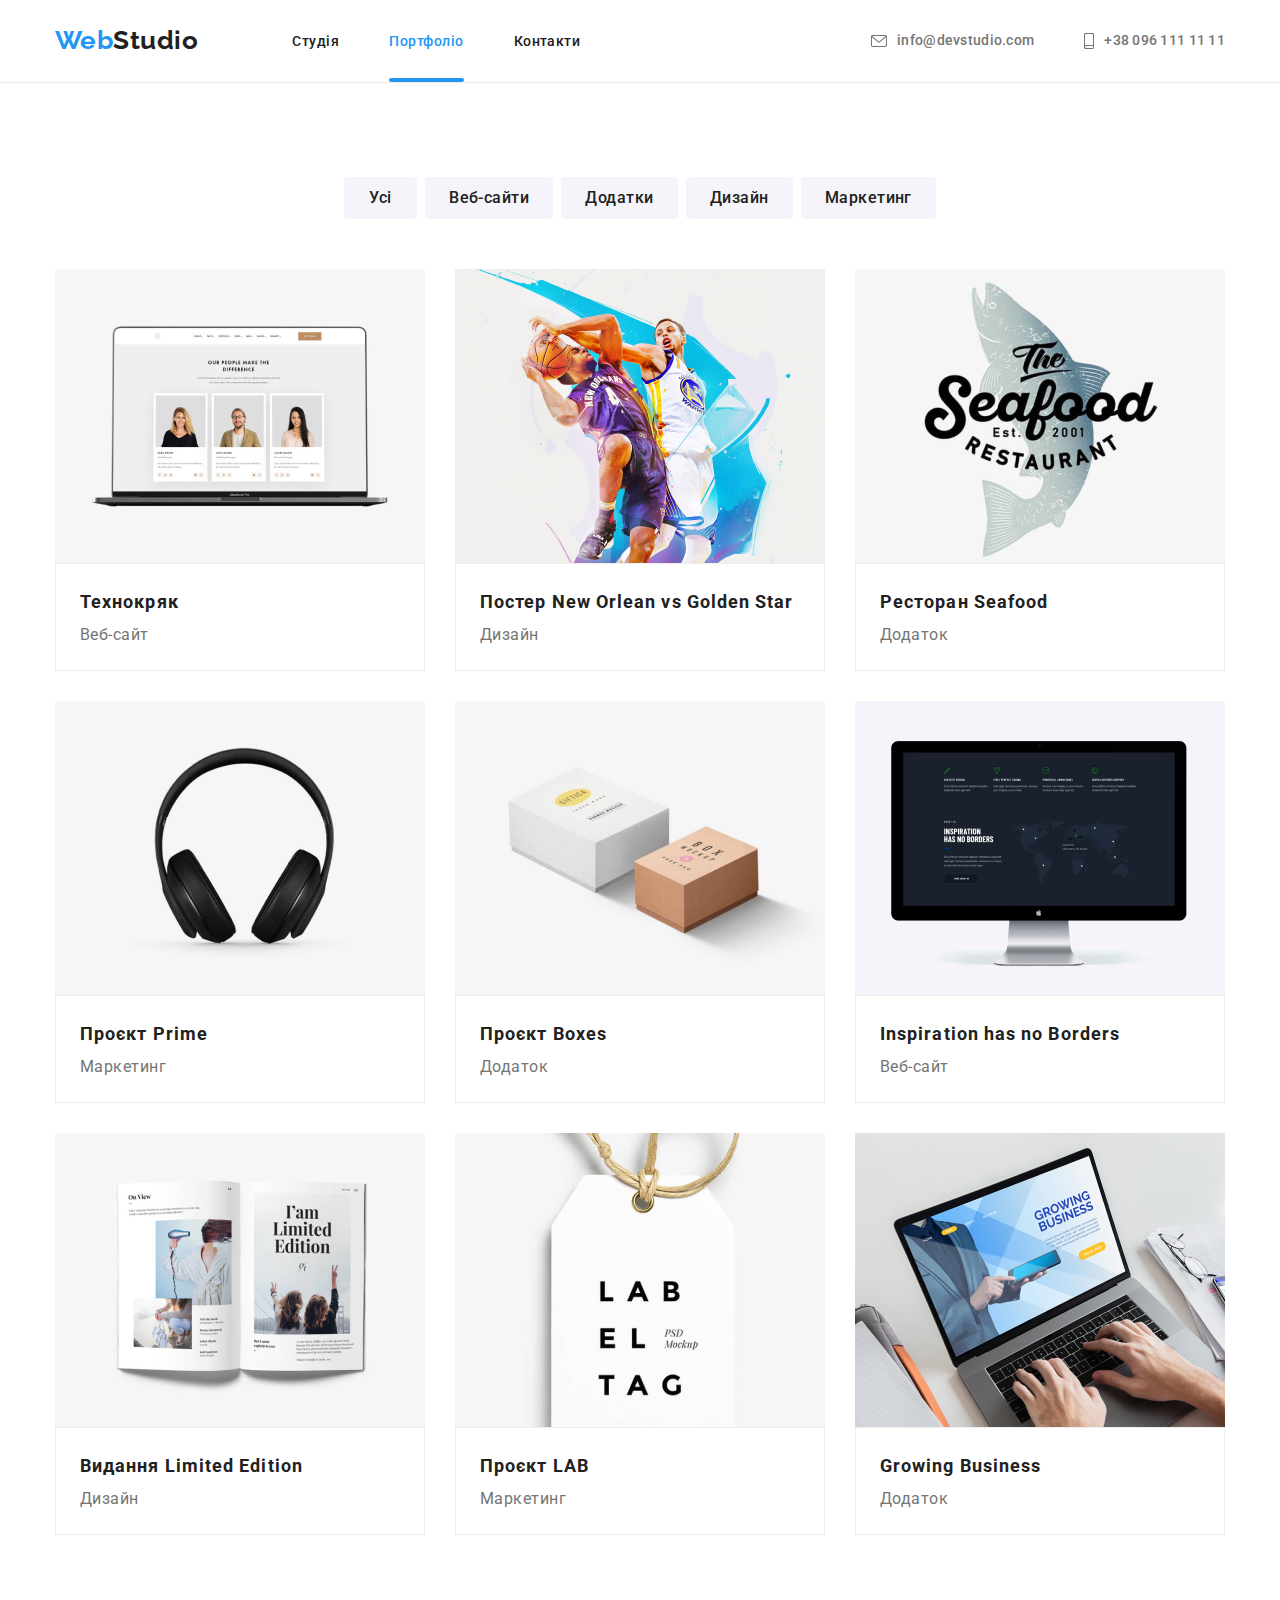
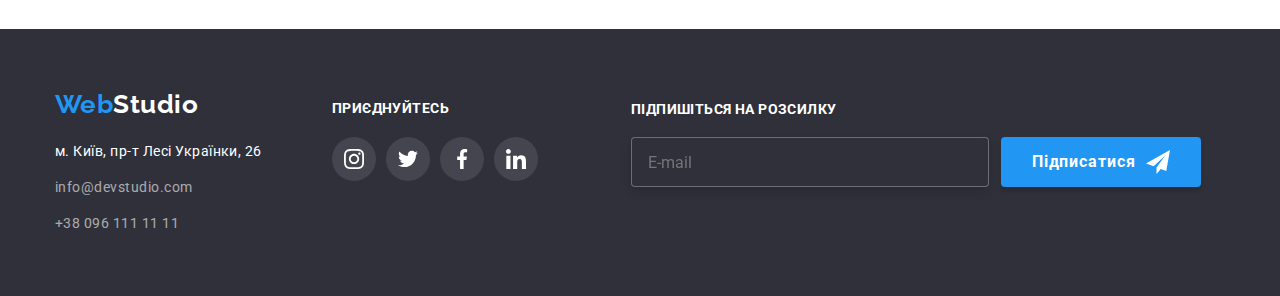
==== portfolio.html @ 81f2835f "Added files from previous step" ====
<!DOCTYPE html>
<html lang="uk">
  <head>
    <meta charset="UTF-8" />
    <meta http-equiv="X-UA-Compatible" content="IE=edge" />
    <meta name="viewport" content="width=device-width, initial-scale=1.0" />
    <title>Портфоліо</title>
    <link rel="preconnect" href="https://fonts.googleapis.com" />
    <link rel="preconnect" href="https://fonts.gstatic.com" crossorigin />
    <link
      href="https://fonts.googleapis.com/css2?family=Raleway:wght@700&family=Roboto:wght@400;500;700;900&display=swap"
      rel="stylesheet"
    />
    <link
      rel="stylesheet"
      href="https://cdnjs.cloudflare.com/ajax/libs/modern-normalize/1.0.0/modern-normalize.min.css"
    />
    <link rel="stylesheet" href="./css/styles.css" />
  </head>
  <body>
    <!--Шапка-->
    <header class="header">
      <div class="container main-nav">
        <a href="" class="header-logo link"><span class="logo">Web</span>Studio</a>
        <nav>
          <ul class="site-nav list">
            <li class="item"><a href="./index.html" class="site-nav-item link">Студія</a></li>
            <li class="item"><a href="" class="site-nav-item link current">Портфоліо</a></li>
            <li class="item"><a href="" class="site-nav-item link">Контакти</a></li>
          </ul>
        </nav>
        <ul class="list contacts">
          <li class="item header-icons">
            <a href="mailto:info@devstudio.com" class="contact-link link header-icon">
              <svg width="16" height="12" class="contact-icon">
                <use href="./images/icons.svg#icon-envelope"></use></svg
              >info@devstudio.com</a
            >
          </li>
          <li class="item header-icons">
            <a href="tel:+380961111111" class="contact-link link header-icon">
              <svg width="10" height="16" class="contact-icon">
                <use href="./images/icons.svg#icon-smartphone"></use></svg
              >+38 096 111 11 11</a
            >
          </li>
        </ul>
      </div>
    </header>
    <main>
      <!--Портфоліо-->
      <section class="portfolio section">
        <div class="container">
          <h1 class="visually-hidden">Портфоліо</h1>
          <ul class="list filter">
            <li class="item"><button type="button" class="button portfolio-button">Усі</button></li>
            <li class="item">
              <button type="button" class="button portfolio-button">Веб-сайти</button>
            </li>
            <li class="item">
              <button type="button" class="button portfolio-button">Додатки</button>
            </li>
            <li class="item">
              <button type="button" class="button portfolio-button">Дизайн</button>
            </li>
            <li class="item">
              <button type="button" class="button portfolio-button">Маркетинг</button>
            </li>
          </ul>
          <ul class="list portfolio-projects">
            <li class="item">
              <div class="portfolio-box">
                <div class="portfolio-thumb">
                  <img src="./images/project_1.jpg" alt="Ноутбук" width="370" />
                  <div class="portfolio-overlay">
                    <span class="portfolio-description"
                      ><p class="portfolio-text">
                        Ресурс пропонує комплексні пропозиції з різним рівнем функціоналу та
                        сервісів. Все це дозволить відвідувачу отримати вичерпні відомості про
                        компанію чи приватну особу.
                      </p></span
                    >
                  </div>
                </div>
                <div class="portfolio-content">
                  <h2 class="portfolio-title">Технокряк</h2>
                  <p class="portfolio-filter">Веб-сайт</p>
                </div>
              </div>
            </li>
            <li class="item">
              <div class="portfolio-box">
                <div class="portfolio-thumb">
                  <img src="./images/project_2.jpg" alt="Постер" width="370" />
                  <div class="portfolio-overlay">
                    <span class="portfolio-description"
                      ><p class="portfolio-text">
                        Ресурс пропонує комплексні пропозиції з різним рівнем функціоналу та
                        сервісів. Все це дозволить відвідувачу отримати вичерпні відомості про
                        компанію чи приватну особу.
                      </p></span
                    >
                  </div>
                </div>
                <div class="portfolio-content">
                  <h2 class="portfolio-title">Постер New Orlean vs Golden Star</h2>
                  <p class="portfolio-filter">Дизайн</p>
                </div>
              </div>
            </li>
            <li class="item">
              <div class="portfolio-box">
                <div class="portfolio-thumb">
                  <img src="./images/project_3.jpg" alt="Ресторан" width="370" />
                  <div class="portfolio-overlay">
                    <span class="portfolio-description"
                      ><p class="portfolio-text">
                        Ресурс пропонує комплексні пропозиції з різним рівнем функціоналу та
                        сервісів. Все це дозволить відвідувачу отримати вичерпні відомості про
                        компанію чи приватну особу.
                      </p></span
                    >
                  </div>
                </div>
                <div class="portfolio-content">
                  <h2 class="portfolio-title">Ресторан Seafood</h2>
                  <p class="portfolio-filter">Додаток</p>
                </div>
              </div>
            </li>
            <li class="item">
              <div class="portfolio-box">
                <div class="portfolio-thumb">
                  <img src="./images/project_4.jpg" alt="Навушники" width="370" />
                  <div class="portfolio-overlay">
                    <span class="portfolio-description"
                      ><p class="portfolio-text">
                        Ресурс пропонує комплексні пропозиції з різним рівнем функціоналу та
                        сервісів. Все це дозволить відвідувачу отримати вичерпні відомості про
                        компанію чи приватну особу.
                      </p></span
                    >
                  </div>
                </div>
                <div class="portfolio-content">
                  <h2 class="portfolio-title">Проєкт Prime</h2>
                  <p class="portfolio-filter">Маркетинг</p>
                </div>
              </div>
            </li>
            <li class="item">
              <div class="portfolio-box">
                <div class="portfolio-thumb">
                  <img src="./images/project_5.jpg" alt="Коробки" width="370" />
                  <div class="portfolio-overlay">
                    <span class="portfolio-description"
                      ><p class="portfolio-text">
                        Ресурс пропонує комплексні пропозиції з різним рівнем функціоналу та
                        сервісів. Все це дозволить відвідувачу отримати вичерпні відомості про
                        компанію чи приватну особу.
                      </p></span
                    >
                  </div>
                </div>
                <div class="portfolio-content">
                  <h2 class="portfolio-title">Проєкт Boxes</h2>
                  <p class="portfolio-filter">Додаток</p>
                </div>
              </div>
            </li>
            <li class="item">
              <div class="portfolio-box">
                <div class="portfolio-thumb">
                  <img src="./images/project_6.jpg" alt="Стаціонарний комп'ютер" width="370" />
                  <div class="portfolio-overlay">
                    <span class="portfolio-description"
                      ><p class="portfolio-text">
                        Ресурс пропонує комплексні пропозиції з різним рівнем функціоналу та
                        сервісів. Все це дозволить відвідувачу отримати вичерпні відомості про
                        компанію чи приватну особу.
                      </p></span
                    >
                  </div>
                </div>
                <div class="portfolio-content">
                  <h2 lang="en" class="portfolio-title">Inspiration has no Borders</h2>
                  <p class="portfolio-filter">Веб-сайт</p>
                </div>
              </div>
            </li>
            <li class="item">
              <div class="portfolio-box">
                <div class="portfolio-thumb">
                  <img src="./images/project_7.jpg" alt="Відкрита книга" width="370" />
                  <div class="portfolio-overlay">
                    <span class="portfolio-description"
                      ><p class="portfolio-text">
                        Ресурс пропонує комплексні пропозиції з різним рівнем функціоналу та
                        сервісів. Все це дозволить відвідувачу отримати вичерпні відомості про
                        компанію чи приватну особу.
                      </p></span
                    >
                  </div>
                </div>
                <div class="portfolio-content">
                  <h2 class="portfolio-title">Видання Limited Edition</h2>
                  <p class="portfolio-filter">Дизайн</p>
                </div>
              </div>
            </li>
            <li class="item">
              <div class="portfolio-box">
                <div class="portfolio-thumb">
                  <img src="./images/project_8.jpg" alt="Етикетка" width="370" />
                  <div class="portfolio-overlay">
                    <span class="portfolio-description"
                      ><p class="portfolio-text">
                        Ресурс пропонує комплексні пропозиції з різним рівнем функціоналу та
                        сервісів. Все це дозволить відвідувачу отримати вичерпні відомості про
                        компанію чи приватну особу.
                      </p></span
                    >
                  </div>
                </div>
                <div class="portfolio-content">
                  <h2 class="portfolio-title">Проєкт LAB</h2>
                  <p class="portfolio-filter">Маркетинг</p>
                </div>
              </div>
            </li>
            <li class="item">
              <div class="portfolio-box">
                <div class="portfolio-thumb">
                  <img src="./images/project_9.jpg" alt="Руки на клавіатурі ноутбука" width="370" />
                  <div class="portfolio-overlay">
                    <span class="portfolio-description"
                      ><p class="portfolio-text">
                        Ресурс пропонує комплексні пропозиції з різним рівнем функціоналу та
                        сервісів. Все це дозволить відвідувачу отримати вичерпні відомості про
                        компанію чи приватну особу.
                      </p></span
                    >
                  </div>
                </div>
                <div class="portfolio-content">
                  <h2 lang="en" class="portfolio-title">Growing Business</h2>
                  <p class="portfolio-filter">Додаток</p>
                </div>
              </div>
            </li>
          </ul>
        </div>
      </section>
    </main>
    <!--Футер-->
    <footer class="footer">
      <div class="container foot-main">
        <div class="footer-first-block">
          <a href="" class="header-logo link"
            ><span class="logo">Web</span><span class="footer-logo">Studio</span></a
          >
          <address>
            <ul class="list footer-list">
              <li class="item">
                <a
                  href="https://goo.gl/maps/WLkPibH6AAruyhGU8"
                  target="_blank"
                  rel="noopener noreferrer nofollow "
                  class="link map"
                  >м. Київ, пр-т Лесі Українки, 26
                </a>
              </li>
              <li class="item">
                <a href="mailto:info@devstudio.com" class="link footer-contacts"
                  >info@devstudio.com</a
                >
              </li>
              <li class="item">
                <a href="tel:+380961111111" class="link footer-contacts">+38 096 111 11 11</a>
              </li>
            </ul>
          </address>
        </div>
        <!--Приєднуйся-->
        <div class="footer-join">
          <h3 class="footer-title">приєднуйтесь</h3>
          <ul class="list footer-soc-list">
            <li class="footer-soc-items">
              <a href="#" class="footer-soc-link link">
                <svg width="20" height="20">
                  <use href="./images/icons.svg#icon-instagram"></use>
                </svg>
              </a>
            </li>
            <li class="footer-soc-items">
              <a href="#" class="footer-soc-link link">
                <svg width="20" height="20">
                  <use href="./images/icons.svg#icon-twitter"></use>
                </svg>
              </a>
            </li>
            <li class="footer-soc-items">
              <a href="#" class="footer-soc-link link">
                <svg width="20" height="20">
                  <use href="./images/icons.svg#icon-facebook"></use>
                </svg>
              </a>
            </li>
            <li class="footer-soc-items">
              <a href="#" class="footer-soc-link link">
                <svg width="20" height="20">
                  <use href="./images/icons.svg#icon-linkedin"></use>
                </svg>
              </a>
            </li>
          </ul>
        </div>
                <!--Підпишись-->
        <form class="subscribe-form">
          <div class="footer-form">
            <label for="mail">Підпишіться на розсилку</label>
            <input type="mail" name="mail" id="mail" placeholder="E-mail" />
          </div>
          <div class="footer-button">
            <button type="submit" class="submit-footer-button"> Підписатися
              <svg width="24" height="24" class="subscribe-icon">
              <use href="./images/icons.svg#icon-send"></use>
            </button>
            </svg>
          </div>
        </form>
      </div>
    </footer>
  </body>
</html>
---- css/styles.css ----
/* Цвет основного текста #212121 */
/* Вторичный цвет текста #757575 */
/* Акцентный цвет #2196F3 */
/* Белый #FFFFFF */
/* фон - #F5F5F5 */
/* Вторичный фон #F5F4FA */
:root {
  --main-text-color: #757575;
  --secondary-text-color: #212121;
  --accent-color: #2196f3;
  --main-color: #ffffff;
  --dark-background-color: #2f303a;
  --main-background-color: #f5f5f5;
  --main-font: 'Roboto', sans-serif;
  --element-gap: 30px;
}
body {
  font-family: var(--main-font);
  letter-spacing: 0.03em;
  color: var(--secondary-text-color);
}
textarea {
  resize: none;
}
/* ----------Загальні класи---------- */
.container {
  width: 1200px;
  text-align: center;
  margin-left: auto;
  margin-right: auto;
  padding-left: 15px;
  padding-right: 15px;
}

h1,
h2,
h3,
p {
  margin-bottom: 0;
  margin-top: 0;
}
img {
  display: block;
  max-width: 100%;
}

.section {
  padding-top: 94px;
  padding-bottom: 94px;
}
.list {
  list-style: none;
  margin: 0;
  padding: 0;
}
.link {
  text-decoration: none;
}
.button {
  display: inline-block;
  font-family: inherit;
  cursor: pointer;
  border-radius: 4px;
  text-align: center;
  border-color: transparent;
  min-width: 73px;
}
.button:hover,
.button:focus {
  background-color: var(--accent-color);
}
.visually-hidden {
  position: absolute;
  width: 1px;
  height: 1px;
  margin: -1px;
  border: 0;
  padding: 0;

  white-space: nowrap;
  overflow: hidden;
}

.about,
.projects {
  background: var(--main-color);
}

/* -----------Шапка----------- */
.header {
  background-color: var(--main-color);
  border-bottom: 1px solid #ececec;
}

.header-logo {
  font-family: 'Raleway', sans-serif;
  font-weight: 700;
  font-size: 26px;
  line-height: 1.2;

  color: var(--secondary-text-color);
}

.logo {
  color: var(--accent-color);
}
.header-icon {
  align-items: center;
}
.contact-link {
  font-weight: 500;
  font-size: 14px;
  line-height: 1.14;
  letter-spacing: 0.02em;
  padding-top: 32px;
  padding-bottom: 32px;
  color: var(--main-text-color);
  align-items: center;

  transition: background-color 250ms cubic-bezier(0.4, 0, 0.2, 1);
}

.contact-link:hover,
.contact-link:focus {
  color: var(--accent-color);
}
.contact-icon {
  margin-right: 10px;
  fill: var(--main-text-color);

  transition: fill 250ms cubic-bezier(0.4, 0, 0.2, 1);
}
.header-icon:hover .contact-icon,
.header-icon:focus .contact-icon {
  fill: var(--accent-color);
}
.main-nav {
  display: flex;
  align-items: center;
}
.contacts {
  display: flex;
  margin-left: auto;
  justify-content: center;
  align-items: center;
}
.contacts .item + .item {
  margin-left: 50px;
}
.header-icon {
  display: flex;
  align-items: center;
}
/* ----------Site nav---------- */

.site-nav {
  display: flex;
  margin-left: 94px;
}

.site-nav .link {
  color: var(--secondary-text-color);

  transition: color 250ms cubic-bezier(0.4, 0, 0.2, 1);
}
.site-nav .link:hover,
.site-nav .link:focus {
  color: var(--accent-color);
}
.site-nav .link.current {
  color: var(--accent-color);
}

.site-nav-item {
  position: relative;
  display: block;
  font-weight: 500;
  font-size: 14px;
  line-height: 1.14;
  padding-top: 34px;
  padding-bottom: 32px;
}
.site-nav-item.current::after {
  content: '';
  width: 100%;
  height: 4px;
  position: absolute;
  bottom: 0;
  left: 0;
  border-radius: 2px;
  background-color: var(--accent-color);
}

.site-nav .item:not(:last-child) {
  margin-right: 50px;
}

/* ---------- Герой ----------*/
.hero {
  padding-top: 200px;
  padding-bottom: 200px;
  background: var(--dark-background-color);
}

.overlay {
  height: 600px;
  max-width: 1600px;
  margin: 0 auto;
  background-image: linear-gradient(to right, rgba(47, 48, 58, 0.4), rgba(47, 48, 58, 0.4)),
    url(../images/hero.jpg);
  background-repeat: no-repeat;
  background-size: cover;
  background-position: center;
}

.hero-title {
  margin-bottom: 30px;
  font-weight: 900;
  font-size: 44px;
  line-height: 1.5;
  letter-spacing: 0.06em;
  text-transform: uppercase;
  max-width: 696px;
  margin-left: auto;
  margin-right: auto;

  color: var(--main-color);
}
.hero-button {
  font-weight: 700;
  font-size: 16px;
  line-height: 1.87;
  letter-spacing: 0.06em;
  color: var(--main-color);
  background-color: var(--accent-color);
  box-shadow: 0px 4px 4px rgba(0, 0, 0, 0.15);
  padding: 10px 32px;
}

/* -----------Особливості----------- */

.about-subtitle {
  font-size: 14px;
  line-height: 1.14;
  text-transform: uppercase;

  color: var(--secondary-text-color);
}

.about {
  padding-bottom: 0;
}

.about-item::before {
  display: block;
  content: '';
  height: 120px;
  background-color: #f5f4fa;
  margin-bottom: 30px;
  background-repeat: no-repeat;
  background-position: center;
  border-radius: 4px;
}

.icon-antenna::before {
  background-image: url(../images/antenna.svg);
}

.icon-clock::before {
  background-image: url(../images/clock.svg);
}

.icon-diagram::before {
  background-image: url(../images/diagram.svg);
}

.icon-astronaut::before {
  background-image: url(../images/astronaut.svg);
}
.about-text {
  font-size: 14px;
  line-height: 1.71;
  margin-top: 10px;

  color: var(--main-text-color);
}

.about-list {
  display: flex;
  text-align: left;
}
.about-list .item + .item {
  margin-left: var(--element-gap);
}

.about-list .item {
  width: 270px;
}
/* -----------Проекти-----------*/
.projects {
  padding-bottom: 94px;
}
.projects-title {
  font-size: 36px;
  line-height: 1.16;
  margin-bottom: 50px;
  color: var(--secondary-text-color);
}
.works {
  display: flex;
}

.works .item + .item {
  margin-left: var(--element-gap);
}

.projects-thumb {
  position: relative;
}
.projects-item {
  position: absolute;
  bottom: 0;
  left: 0;
  height: 70px;
  width: 370px;

  background: rgba(47, 48, 58, 0.8);
}

.projects-text {
  font-weight: 700;
  font-size: 14px;
  line-height: 1.14;
  text-align: center;
  text-transform: uppercase;
  padding-top: 27px;
  color: var(--main-color);
}
/* -----------Команда----------- */
.workers {
  display: flex;
}

.workers .item + .item {
  margin-left: var(--element-gap);
}

.workers .item {
  width: 270px;
}

.team {
  background-color: #f5f4fa;
}

.team-description {
  padding-bottom: 30px;
  padding-top: 30px;
  box-shadow: 0px 1px 3px rgba(0, 0, 0, 0.12), 0px 1px 1px rgba(0, 0, 0, 0.14),
    0px 2px 1px rgba(0, 0, 0, 0.2);
  border-radius: 0px 0px 4px 4px;
  background-color: var(--main-color);
}
.team-title {
  font-size: 36px;
  line-height: 1.16;
  margin-bottom: 50px;
  color: var(--secondary-text-color);
}
.team-member {
  font-weight: 500;
  font-size: 16px;
  line-height: 1.18;

  color: var(--secondary-text-color);
}
.position {
  font-size: 16px;
  line-height: 1.18;
  margin-top: 10px;

  color: var(--main-text-color);
}

.team-soc-list {
  display: flex;
  justify-content: center;
  align-items: center;
  margin-top: 16px;
}
.team-soc-items {
  width: 44px;
  height: 44px;
}

.team-soc-items:not(:last-child) {
  margin-right: 10px;
}

.team-soc-link {
  width: 100%;
  height: 100%;
  display: flex;
  border-radius: 50%;
  justify-content: center;
  align-items: center;
  fill: #afb1b8;

  transition: background-color 250ms cubic-bezier(0.4, 0, 0.2, 1);
}
.soc-icon {
  transition: fill 250ms cubic-bezier(0.4, 0, 0.2, 1);
}
.team-soc-link:hover .soc-icon,
.team-soc-link:focus .soc-icon {
  fill: var(--main-color);
}
.team-soc-link:hover,
.team-soc-link:focus {
  background-color: var(--accent-color);
}

/* ------------- Наші клієнти---------- */
.clients-title {
  font-size: 36px;
  line-height: 1.16;
  text-align: center;
  letter-spacing: 0.03em;
}

.clients-list {
  display: flex;
  justify-content: center;
  align-items: center;
  margin-top: 50px;
}
.clients-items:not(:last-child) {
  margin-right: 30px;
}
.clients-items {
  width: 170px;
  height: 92px;
}
.clients-link {
  width: 100%;
  height: 100%;
  display: flex;
  justify-content: center;
  align-items: center;
  border: 1px solid #afb1b8;
  border-radius: 4px;
  fill: #afb1b8;

  transition: fill 250ms cubic-bezier(0.4, 0, 0.2, 1),
    border-color 250ms cubic-bezier(0.4, 0, 0.2, 1);
}
.clients-link:hover,
.clients-link:focus {
  fill: var(--accent-color);
}
.clients-link:hover,
.clients-link:focus {
  border-color: var(--accent-color);
}

/* ---------- Модальне вікно--------- */
.backdrop {
  position: fixed;
  top: 0;
  left: 0;
  width: 100vw;
  height: 100vh;
  background: rgba(0, 0, 0, 0.2);

  opacity: 1;
  transition: opacity 250ms cubic-bezier(0.4, 0, 0.2, 1);
}

.backdrop.is-hidden {
  opacity: 0;
  pointer-events: none;
}
.modal {
  position: relative;
  top: 50%;
  left: 50%;
  transform: translate(-50%, -50%) scale(1);
  width: 528px;
  height: 581px;
  padding: 40px;
  background: var(--main-color);
  box-shadow: 0px 1px 3px rgba(0, 0, 0, 0.12), 0px 1px 1px rgba(0, 0, 0, 0.14),
    0px 2px 1px rgba(0, 0, 0, 0.2);
  border-radius: 4px;
}

.backdrop.is-hidden .modal {
  transition: translate(-50% -50%) scale(0.9);
}
.modal-button {
  position: absolute;
  right: 0;
  width: 30px;
  height: 30px;
  border-radius: 50%;
  background: var(--main-color);
  border: 1px solid rgba(0, 0, 0, 0.1);
  margin-top: 8px;
  margin-right: 8px;
  cursor: pointer;
  top: 0;
  transition: fill 250ms cubic-bezier(0.4, 0, 0.2, 1);
}

.modal-button:hover,
.modal-button:focus {
  fill: var(--accent-color);
}

.modal-title {
  font-weight: 700;
  font-size: 20px;
  line-height: 1.15;
  text-align: center;
  margin-bottom: 12px;
  color: #212121;
}
.form-field:not(:last-child) {
  margin-bottom: 12px;
}
.form {
  margin-left: auto;
  margin-right: auto;
}
.form-field {
  display: flex;
  flex-direction: column;
  position: relative;
}
.form-field label {
  margin-bottom: 4px;
}
.form-field input {
  outline: none;
  margin: 0;
  padding-left: 42px;
  width: 448px;
  height: 40px;
  border: 1px solid rgba(33, 33, 33, 0.2);
  border-radius: 4px;
}

.form-field input::placeholder {
  font-weight: 400;
  font-size: 12px;
  line-height: 1.6;
  letter-spacing: 0.01em;
}
.form-field textarea::placeholder {
  font-weight: 400;
  font-size: 12px;
  line-height: 1.16;
  letter-spacing: 0.01em;
  color: rgba(117, 117, 117, 0.5);
}
.modal-icon {
  position: absolute;
  top: 50%;
  left: 15px;
  display: inline-block;
}

.form-input:focus ~ .modal-icon,
.form-input:hover ~ .modal-icon {
  fill: var(--accent-color);
}

.form-input:focus,
.form-input:hover {
  border-color: var(--accent-color);
}

.form-label {
  font-weight: 400;
  font-size: 12px;
  line-height: 1.16;
  letter-spacing: 0.01em;
  color: #757575;
}
.comment {
  outline: none;
  padding: 12px 16px;
  width: 448px;
  height: 120px;
  border: 1px solid rgba(33, 33, 33, 0.2);
  border-radius: 4px;
}
.comment:hover,
.comment:focus {
  border-color: var(--accent-color);
}
.checkbox {
  -webkit-appearance: none;
  -moz-appearance: none;
  appearance: none;
  position: absolute;
}

.button.submit-button {
  display: flex;
  margin-left: auto;
  margin-right: auto;
  color: var(--main-color);
  background-color: var(--accent-color);
  box-shadow: 0px 4px 4px rgba(0, 0, 0, 0.15);
  padding: 10px 52px;
  margin-bottom: 40px;
  margin-top: 30px;
  font-weight: 700;
  font-size: 16px;
  line-height: 1.88;
  letter-spacing: 0.06em;
}
.checkbox-label {
  display: flex;
  align-items: center;
  font-weight: 400;
  font-size: 14px;
  line-height: 1.71;
  letter-spacing: 0.03em;
  margin-left: 10px;
}
.checkbox-icon {
  display: flex;
  align-items: center;
  width: 16px;
  height: 15px;
  border: 1px solid black;
  border-radius: 2px;
  margin-right: 8px;
}
.checkbox:checked + .checkbox-icon {
  background-color: var(--accent-color);
  background-origin: border-box;
  border-color: var(--accent-color);
}
.checkbox-icon-unchecked {
  fill: var(--main-color);
}
.conditions {
  color: var(--accent-color);
  margin-left: 5px;
}
/*----------- Футер----------- */
.footer {
  background-color: var(--dark-background-color);
  padding-bottom: 60px;
}
.foot-main {
  text-align: left;
}
.footer-first-block {
  margin-top: 60px;
}
.footer-list {
  margin-top: 20px;
}
.footer-contacts {
  color: rgba(255, 255, 255, 0.6);
  display: block;
}
.footer-list .item + .item {
  margin-top: 12px;
}
.footer-logo {
  color: var(--main-color);
}
.map,
.footer-contacts {
  font-style: normal;
  font-weight: 400;
  font-size: 14px;
  line-height: 1.71;

  transition: color 250ms cubic-bezier(0.4, 0, 0.2, 1);
}

.map {
  color: var(--main-color);
}

.footer-contacts:hover,
.footer-contacts:focus {
  color: var(--accent-color);
}
.foot-main {
  display: flex;
}

/* -------- Підпишись ------- */
.subscribe-form {
  position: relative;
  margin-top: 72px;
  margin-left: 93px;
  width: 570px;
  height: 86px;
}

.footer-form {
  display: flex;
  flex-direction: column;
}

.footer-form input {
  margin: 0;
  padding: 15px 16px;
  width: 358px;
  height: 50px;
  border: 1px solid rgba(255, 255, 255, 0.3);
  filter: drop-shadow(0px 4px 4px rgba(0, 0, 0, 0.15));
  border-radius: 4px;
  background-color: var(--dark-background-color);
  color: var(--main-color);
}

.footer-form label {
  margin-bottom: 20px;
  font-weight: 700;
  font-size: 14px;
  line-height: 16px;
  letter-spacing: 0.03em;
  text-transform: uppercase;

  color: var(--main-color);
}

.footer-button {
  position: absolute;
  right: 0;
  bottom: 0;
}
.submit-footer-button {
  width: 200px;
  height: 50px;
  background-color: var(--accent-color);
  color: var(--main-color);
  box-shadow: 0px 4px 4px rgba(0, 0, 0, 0.15);
  border-radius: 4px;
  border: none;
  cursor: pointer;
  justify-content: center;

  font-weight: 700;
  font-size: 16px;
  line-height: 1.87;
  letter-spacing: 0.06em;
  display: flex;
  align-items: center;
}

.subscribe-icon {
  fill: var(--main-color);
  margin-left: 10px;
  display: block;
}
/* ---------- Приєднуйся --------- */
.footer-join {
  width: 206px;
  height: 80px;
  margin-top: 72px;
  margin-left: 70px;
}
.footer-title {
  font-weight: 700;
  font-size: 14px;
  line-height: 1.14;
  letter-spacing: 0.03em;
  text-transform: uppercase;
  color: var(--main-color);
}

.footer-soc-list {
  display: flex;
  justify-content: center;
  align-items: center;
  margin-top: 20px;
}

.footer-soc-items {
  width: 44px;
  height: 44px;
}
.footer-soc-items:not(:last-child) {
  margin-right: 10px;
}
.footer-soc-link {
  width: 100%;
  height: 100%;
  display: flex;
  border-radius: 50%;
  justify-content: center;
  align-items: center;
  fill: var(--main-color);
  background: rgba(255, 255, 255, 0.1);

  transition: background-color 250ms cubic-bezier(0.4, 0, 0.2, 1);
}
.footer-soc-link:hover,
.footer-soc-link:focus {
  background-color: var(--accent-color);
}
/* -----------Секція Портфоліо----------- */
.portfolio {
  background-color: var(--main-color);
}
.filter {
  display: flex;
  justify-content: center;
  margin-bottom: 50px;
}
.filter .item + .item {
  margin-left: 8px;
}
.portfolio-projects {
  display: flex;
  flex-wrap: wrap;
  margin-left: calc(-1 * var(--element-gap));
  margin-top: calc(-1 * var(--element-gap));
}
.portfolio-projects > .item {
  flex-basis: calc(100% / 3 - var(--element-gap));
  margin-left: var(--element-gap);
  margin-top: var(--element-gap);
}
.portfolio-title {
  font-size: 18px;
  line-height: 2;
  letter-spacing: 0.06em;

  color: var(--secondary-text-color);
}
.portfolio-content {
  padding: 20px 24px;
  text-align: left;
  border: 1px solid #eeeeee;
}

.portfolio-box {
  transition: box-shadow 250ms cubic-bezier(0.4, 0, 0.2, 1);
}
.portfolio-box:hover {
  box-shadow: 0px 1px 1px rgba(0, 0, 0, 0.12), 0px 4px 4px rgba(0, 0, 0, 0.06),
    1px 4px 6px rgba(0, 0, 0, 0.16);
}
.portfolio-filter {
  font-size: 16px;
  line-height: 1.88;

  color: var(--main-text-color);
}

.portfolio-button {
  color: var(--secondary-text-color);
  background-color: #f5f4fa;
  font-weight: 500;
  font-size: 16px;
  line-height: 1.62;
  text-align: center;
  letter-spacing: 0.03em;
  padding: 6px 22px;

  transition: color 250ms cubic-bezier(0.4, 0, 0.2, 1),
    background-color 250ms cubic-bezier(0.4, 0, 0.2, 1),
    box-shadow 250ms cubic-bezier(0.4, 0, 0.2, 1);
}

.portfolio-button:hover,
.portfolio-button:focus {
  color: var(--main-color);
  background-color: var(--accent-color);
  box-shadow: 0px 3px 1px rgba(0, 0, 0, 0.1), 0px 1px 2px rgba(0, 0, 0, 0.08),
    0px 2px 2px rgba(0, 0, 0, 0.12);
}
.portfolio-text {
  font-weight: 400;
  font-size: 18px;
  line-height: 1.56;
  letter-spacing: 0.03em;
  text-align: left;
  color: var(--main-color);
  padding: 63px 24px;
}
.portfolio-thumb {
  position: relative;
  overflow: hidden;
}

.portfolio-box:hover .portfolio-overlay {
  transform: translateY(0);
}
.portfolio-overlay {
  position: absolute;
  top: 0;
  left: 0;
  width: 100%;
  height: 100%;
  background-color: rgba(33, 150, 243, 0.9);

  transform: translateY(100%);

  transition: transform 250ms cubic-bezier(0.4, 0, 0.2, 1);
}
.portfolio-description {
  position: absolute;
  top: 0;
  left: 0;
}
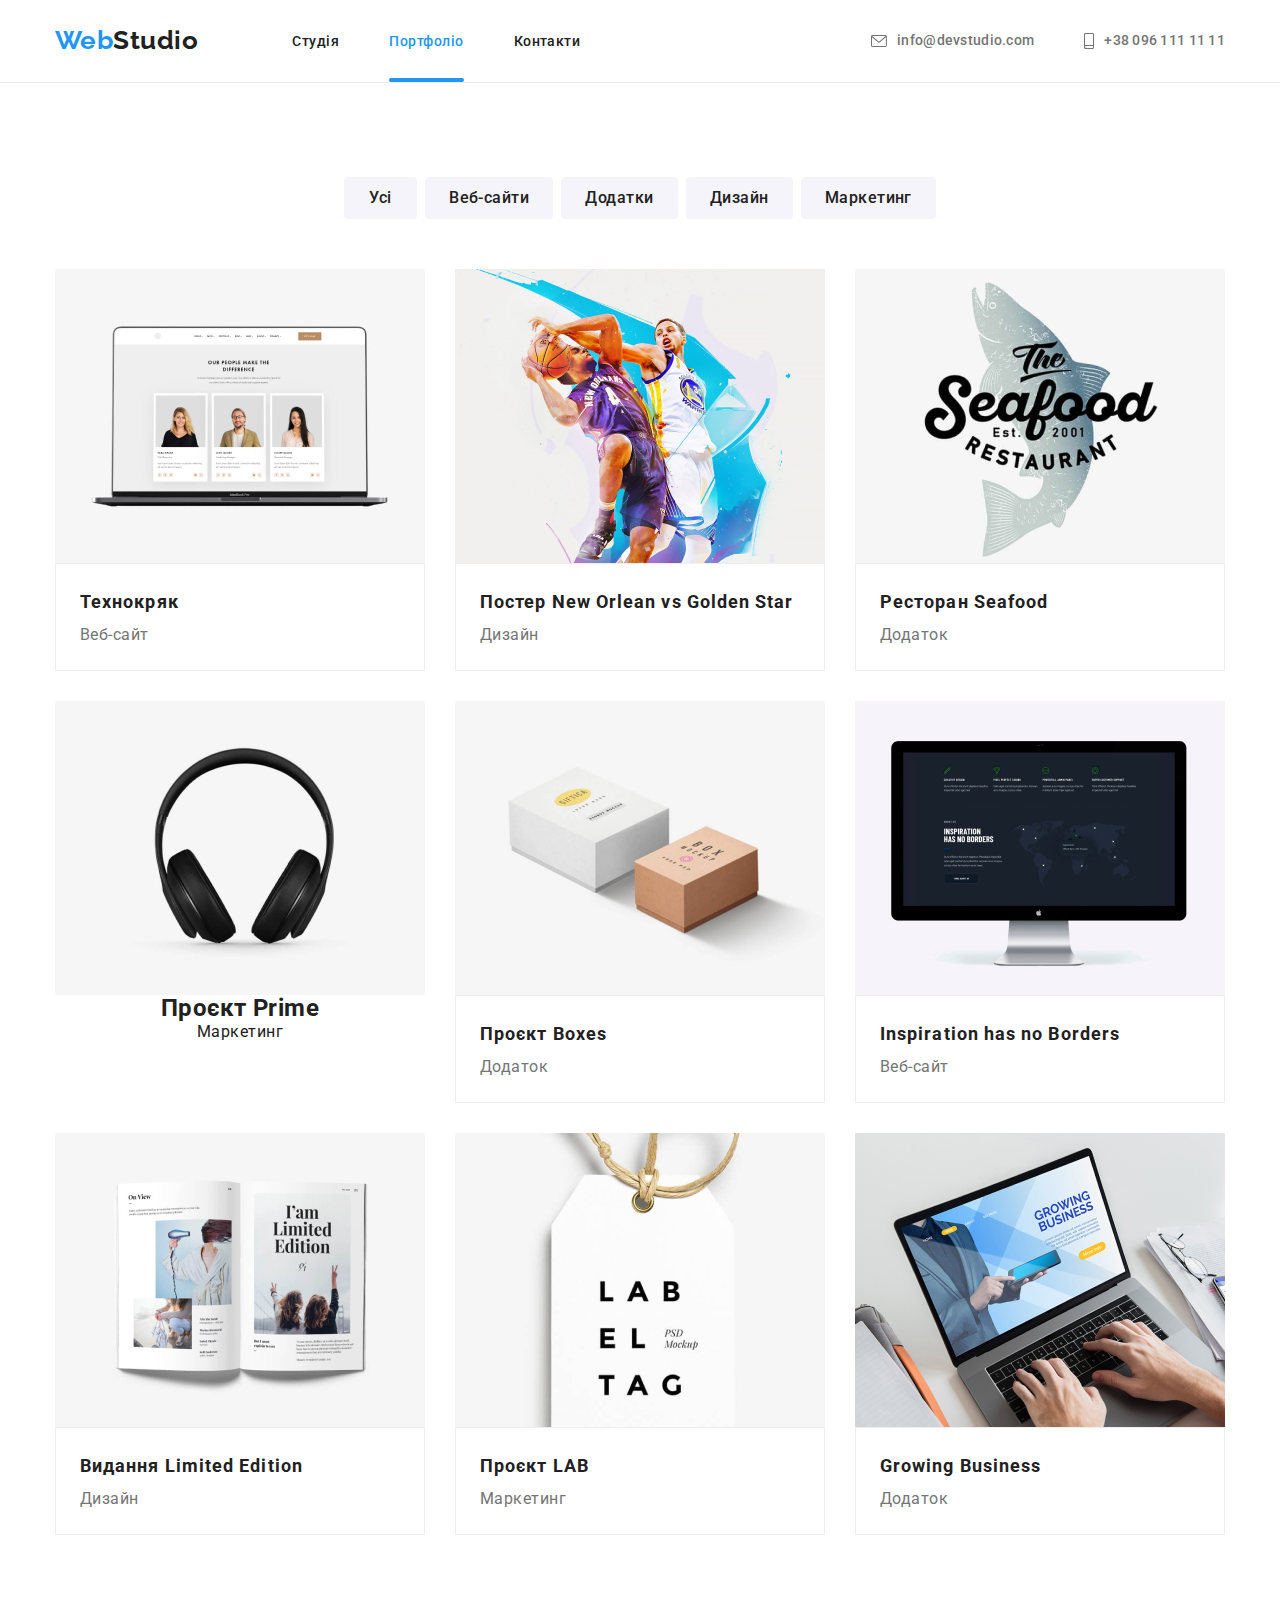
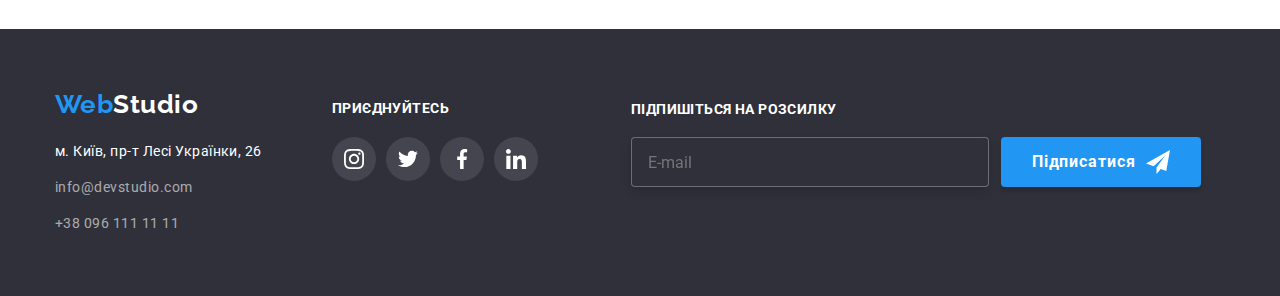
==== commit 25c026d6: "Finished BEM" ====
--- a/portfolio.html
+++ b/portfolio.html
@@ -20,231 +20,227 @@
   <body>
     <!--Шапка-->
     <header class="header">
-      <div class="container main-nav">
-        <a href="" class="header-logo link"><span class="logo">Web</span>Studio</a>
+      <div class="container header__nav">
+        <a href="#" class="link header__logo"><span class="logo">Web</span>Studio</a>
         <nav>
-          <ul class="site-nav list">
-            <li class="item"><a href="./index.html" class="site-nav-item link">Студія</a></li>
-            <li class="item"><a href="" class="site-nav-item link current">Портфоліо</a></li>
-            <li class="item"><a href="" class="site-nav-item link">Контакти</a></li>
+          <ul class="list header__site-nav site-nav">
+            <li class="site-nav__item"><a href="./index.html" class="link site-nav__link">Студія</a></li>
+            <li class="site-nav__item"><a href="" class="link site-nav__link current">Портфоліо</a></li>
+            <li class="site-nav__item"><a href="" class="link site-nav__link">Контакти</a></li>
           </ul>
         </nav>
-        <ul class="list contacts">
-          <li class="item header-icons">
-            <a href="mailto:info@devstudio.com" class="contact-link link header-icon">
-              <svg width="16" height="12" class="contact-icon">
-                <use href="./images/icons.svg#icon-envelope"></use></svg
-              >info@devstudio.com</a
-            >
+        <ul class="list header__contacts contacts">
+          <li class="contacts__item">
+            <a href="mailto:info@devstudio.com" class="link contacts__link">
+              <svg width="16" height="12" class="contacts__icon">
+              <use href="./images/icons.svg#icon-envelope"></use></svg>info@devstudio.com</a>
           </li>
-          <li class="item header-icons">
-            <a href="tel:+380961111111" class="contact-link link header-icon">
-              <svg width="10" height="16" class="contact-icon">
-                <use href="./images/icons.svg#icon-smartphone"></use></svg
-              >+38 096 111 11 11</a
-            >
+          <li class="contacts__item">
+            <a href="tel:+380961111111" class="link contacts__link">
+              <svg width="10" height="16" class="contacts__icon">
+              <use href="./images/icons.svg#icon-smartphone"></use></svg>+38 096 111 11 11</a>
           </li>
         </ul>
       </div>
     </header>
     <main>
       <!--Портфоліо-->
-      <section class="portfolio section">
+      <section class="section portfolio">
         <div class="container">
           <h1 class="visually-hidden">Портфоліо</h1>
           <ul class="list filter">
-            <li class="item"><button type="button" class="button portfolio-button">Усі</button></li>
-            <li class="item">
-              <button type="button" class="button portfolio-button">Веб-сайти</button>
-            </li>
-            <li class="item">
-              <button type="button" class="button portfolio-button">Додатки</button>
-            </li>
-            <li class="item">
-              <button type="button" class="button portfolio-button">Дизайн</button>
-            </li>
-            <li class="item">
-              <button type="button" class="button portfolio-button">Маркетинг</button>
+            <li class="filter__item"><button type="button" class="button filter__button">Усі</button></li>
+            <li class="filter__item">
+              <button type="button" class="button filter__button">Веб-сайти</button>
+            </li>
+            <li class="filter__item">
+              <button type="button" class="button filter__button">Додатки</button>
+            </li>
+            <li class="filter__item">
+              <button type="button" class="button filter__button">Дизайн</button>
+            </li>
+            <li class="filter__item">
+              <button type="button" class="button filter__button">Маркетинг</button>
             </li>
           </ul>
-          <ul class="list portfolio-projects">
-            <li class="item">
-              <div class="portfolio-box">
-                <div class="portfolio-thumb">
+          <ul class="list card-set">
+            <li class="card-set__item">
+              <div class="card-set__box">
+                <div class="card-set__thumb">
                   <img src="./images/project_1.jpg" alt="Ноутбук" width="370" />
-                  <div class="portfolio-overlay">
-                    <span class="portfolio-description"
-                      ><p class="portfolio-text">
-                        Ресурс пропонує комплексні пропозиції з різним рівнем функціоналу та
-                        сервісів. Все це дозволить відвідувачу отримати вичерпні відомості про
-                        компанію чи приватну особу.
-                      </p></span
-                    >
-                  </div>
-                </div>
-                <div class="portfolio-content">
-                  <h2 class="portfolio-title">Технокряк</h2>
-                  <p class="portfolio-filter">Веб-сайт</p>
-                </div>
-              </div>
-            </li>
-            <li class="item">
-              <div class="portfolio-box">
-                <div class="portfolio-thumb">
+                  <div class="card-set__overlay">
+                    <span class="card-set__description"
+                      ><p class="card-set__text">
+                        Ресурс пропонує комплексні пропозиції з різним рівнем функціоналу та
+                        сервісів. Все це дозволить відвідувачу отримати вичерпні відомості про
+                        компанію чи приватну особу.
+                      </p></span
+                    >
+                  </div>
+                </div>
+                <div class="card-set__content">
+                  <h2 class="card-set__title">Технокряк</h2>
+                  <p class="card-set__label">Веб-сайт</p>
+                </div>
+              </div>
+            </li>
+            <li class="card-set__item">
+              <div class="card-set__box">
+                <div class="card-set__thumb">
                   <img src="./images/project_2.jpg" alt="Постер" width="370" />
-                  <div class="portfolio-overlay">
-                    <span class="portfolio-description"
-                      ><p class="portfolio-text">
-                        Ресурс пропонує комплексні пропозиції з різним рівнем функціоналу та
-                        сервісів. Все це дозволить відвідувачу отримати вичерпні відомості про
-                        компанію чи приватну особу.
-                      </p></span
-                    >
-                  </div>
-                </div>
-                <div class="portfolio-content">
-                  <h2 class="portfolio-title">Постер New Orlean vs Golden Star</h2>
-                  <p class="portfolio-filter">Дизайн</p>
-                </div>
-              </div>
-            </li>
-            <li class="item">
-              <div class="portfolio-box">
-                <div class="portfolio-thumb">
+                  <div class="card-set__overlay">
+                    <span class="card-set__description"
+                      ><p class="card-set__text">
+                        Ресурс пропонує комплексні пропозиції з різним рівнем функціоналу та
+                        сервісів. Все це дозволить відвідувачу отримати вичерпні відомості про
+                        компанію чи приватну особу.
+                      </p></span
+                    >
+                  </div>
+                </div>
+                <div class="card-set__content">
+                  <h2 class="card-set__title">Постер New Orlean vs Golden Star</h2>
+                  <p class="card-set__label">Дизайн</p>
+                </div>
+              </div>
+            </li>
+            <li class="card-set__item">
+              <div class="card-set__box">
+                <div class="card-set__thumb">
                   <img src="./images/project_3.jpg" alt="Ресторан" width="370" />
-                  <div class="portfolio-overlay">
-                    <span class="portfolio-description"
-                      ><p class="portfolio-text">
-                        Ресурс пропонує комплексні пропозиції з різним рівнем функціоналу та
-                        сервісів. Все це дозволить відвідувачу отримати вичерпні відомості про
-                        компанію чи приватну особу.
-                      </p></span
-                    >
-                  </div>
-                </div>
-                <div class="portfolio-content">
-                  <h2 class="portfolio-title">Ресторан Seafood</h2>
-                  <p class="portfolio-filter">Додаток</p>
-                </div>
-              </div>
-            </li>
-            <li class="item">
-              <div class="portfolio-box">
-                <div class="portfolio-thumb">
+                  <div class="card-set__overlay">
+                    <span class="card-set__description"
+                      ><p class="card-set__text">
+                        Ресурс пропонує комплексні пропозиції з різним рівнем функціоналу та
+                        сервісів. Все це дозволить відвідувачу отримати вичерпні відомості про
+                        компанію чи приватну особу.
+                      </p></span
+                    >
+                  </div>
+                </div>
+                <div class="card-set__content">
+                  <h2 class="card-set__title">Ресторан Seafood</h2>
+                  <p class="card-set__label">Додаток</p>
+                </div>
+              </div>
+            </li>
+            <li class="card-set__item">
+              <div class="card-set__box">
+                <div class="card-set__thumb">
                   <img src="./images/project_4.jpg" alt="Навушники" width="370" />
-                  <div class="portfolio-overlay">
-                    <span class="portfolio-description"
-                      ><p class="portfolio-text">
-                        Ресурс пропонує комплексні пропозиції з різним рівнем функціоналу та
-                        сервісів. Все це дозволить відвідувачу отримати вичерпні відомості про
-                        компанію чи приватну особу.
-                      </p></span
-                    >
-                  </div>
-                </div>
-                <div class="portfolio-content">
-                  <h2 class="portfolio-title">Проєкт Prime</h2>
-                  <p class="portfolio-filter">Маркетинг</p>
-                </div>
-              </div>
-            </li>
-            <li class="item">
-              <div class="portfolio-box">
-                <div class="portfolio-thumb">
+                  <div class="card-set__overlay">
+                    <span class="card-set__description"
+                      ><p class="card-set__text">
+                        Ресурс пропонує комплексні пропозиції з різним рівнем функціоналу та
+                        сервісів. Все це дозволить відвідувачу отримати вичерпні відомості про
+                        компанію чи приватну особу.
+                      </p></span
+                    >
+                  </div>
+                </div>
+                <div class="card-set__card-set__content">
+                  <h2 class="card-set__card-set__title">Проєкт Prime</h2>
+                  <p class="card-set__card-set__label">Маркетинг</p>
+                </div>
+              </div>
+            </li>
+            <li class="card-set__item">
+              <div class="card-set__box">
+                <div class="card-set__thumb">
                   <img src="./images/project_5.jpg" alt="Коробки" width="370" />
-                  <div class="portfolio-overlay">
-                    <span class="portfolio-description"
-                      ><p class="portfolio-text">
-                        Ресурс пропонує комплексні пропозиції з різним рівнем функціоналу та
-                        сервісів. Все це дозволить відвідувачу отримати вичерпні відомості про
-                        компанію чи приватну особу.
-                      </p></span
-                    >
-                  </div>
-                </div>
-                <div class="portfolio-content">
-                  <h2 class="portfolio-title">Проєкт Boxes</h2>
-                  <p class="portfolio-filter">Додаток</p>
-                </div>
-              </div>
-            </li>
-            <li class="item">
-              <div class="portfolio-box">
-                <div class="portfolio-thumb">
+                  <div class="card-set__overlay">
+                    <span class="card-set__description"
+                      ><p class="card-set__text">
+                        Ресурс пропонує комплексні пропозиції з різним рівнем функціоналу та
+                        сервісів. Все це дозволить відвідувачу отримати вичерпні відомості про
+                        компанію чи приватну особу.
+                      </p></span
+                    >
+                  </div>
+                </div>
+                <div class="card-set__content">
+                  <h2 class="card-set__title">Проєкт Boxes</h2>
+                  <p class="card-set__label">Додаток</p>
+                </div>
+              </div>
+            </li>
+            <li class="card-set__item">
+              <div class="card-set__box">
+                <div class="card-set__thumb">
                   <img src="./images/project_6.jpg" alt="Стаціонарний комп'ютер" width="370" />
-                  <div class="portfolio-overlay">
-                    <span class="portfolio-description"
-                      ><p class="portfolio-text">
-                        Ресурс пропонує комплексні пропозиції з різним рівнем функціоналу та
-                        сервісів. Все це дозволить відвідувачу отримати вичерпні відомості про
-                        компанію чи приватну особу.
-                      </p></span
-                    >
-                  </div>
-                </div>
-                <div class="portfolio-content">
-                  <h2 lang="en" class="portfolio-title">Inspiration has no Borders</h2>
-                  <p class="portfolio-filter">Веб-сайт</p>
-                </div>
-              </div>
-            </li>
-            <li class="item">
-              <div class="portfolio-box">
-                <div class="portfolio-thumb">
+                  <div class="card-set__overlay">
+                    <span class="card-set__description"
+                      ><p class="card-set__text">
+                        Ресурс пропонує комплексні пропозиції з різним рівнем функціоналу та
+                        сервісів. Все це дозволить відвідувачу отримати вичерпні відомості про
+                        компанію чи приватну особу.
+                      </p></span
+                    >
+                  </div>
+                </div>
+                <div class="card-set__content">
+                  <h2 lang="en" class="card-set__title">Inspiration has no Borders</h2>
+                  <p class="card-set__label">Веб-сайт</p>
+                </div>
+              </div>
+            </li>
+            <li class="card-set__item">
+              <div class="card-set__box">
+                <div class="card-set__thumb">
                   <img src="./images/project_7.jpg" alt="Відкрита книга" width="370" />
-                  <div class="portfolio-overlay">
-                    <span class="portfolio-description"
-                      ><p class="portfolio-text">
-                        Ресурс пропонує комплексні пропозиції з різним рівнем функціоналу та
-                        сервісів. Все це дозволить відвідувачу отримати вичерпні відомості про
-                        компанію чи приватну особу.
-                      </p></span
-                    >
-                  </div>
-                </div>
-                <div class="portfolio-content">
-                  <h2 class="portfolio-title">Видання Limited Edition</h2>
-                  <p class="portfolio-filter">Дизайн</p>
-                </div>
-              </div>
-            </li>
-            <li class="item">
-              <div class="portfolio-box">
-                <div class="portfolio-thumb">
+                  <div class="card-set__overlay">
+                    <span class="card-set__description"
+                      ><p class="card-set__text">
+                        Ресурс пропонує комплексні пропозиції з різним рівнем функціоналу та
+                        сервісів. Все це дозволить відвідувачу отримати вичерпні відомості про
+                        компанію чи приватну особу.
+                      </p></span
+                    >
+                  </div>
+                </div>
+                <div class="card-set__content">
+                  <h2 class="card-set__title">Видання Limited Edition</h2>
+                  <p class="card-set__label">Дизайн</p>
+                </div>
+              </div>
+            </li>
+            <li class="card-set__item">
+              <div class="card-set__box">
+                <div class="card-set__thumb">
                   <img src="./images/project_8.jpg" alt="Етикетка" width="370" />
-                  <div class="portfolio-overlay">
-                    <span class="portfolio-description"
-                      ><p class="portfolio-text">
-                        Ресурс пропонує комплексні пропозиції з різним рівнем функціоналу та
-                        сервісів. Все це дозволить відвідувачу отримати вичерпні відомості про
-                        компанію чи приватну особу.
-                      </p></span
-                    >
-                  </div>
-                </div>
-                <div class="portfolio-content">
-                  <h2 class="portfolio-title">Проєкт LAB</h2>
-                  <p class="portfolio-filter">Маркетинг</p>
-                </div>
-              </div>
-            </li>
-            <li class="item">
-              <div class="portfolio-box">
-                <div class="portfolio-thumb">
+                  <div class="card-set__overlay">
+                    <span class="card-set__description"
+                      ><p class="card-set__text">
+                        Ресурс пропонує комплексні пропозиції з різним рівнем функціоналу та
+                        сервісів. Все це дозволить відвідувачу отримати вичерпні відомості про
+                        компанію чи приватну особу.
+                      </p></span
+                    >
+                  </div>
+                </div>
+                <div class="card-set__content">
+                  <h2 class="card-set__title">Проєкт LAB</h2>
+                  <p class="card-set__label">Маркетинг</p>
+                </div>
+              </div>
+            </li>
+            <li class="card-set__item">
+              <div class="card-set__box">
+                <div class="card-set__thumb">
                   <img src="./images/project_9.jpg" alt="Руки на клавіатурі ноутбука" width="370" />
-                  <div class="portfolio-overlay">
-                    <span class="portfolio-description"
-                      ><p class="portfolio-text">
-                        Ресурс пропонує комплексні пропозиції з різним рівнем функціоналу та
-                        сервісів. Все це дозволить відвідувачу отримати вичерпні відомості про
-                        компанію чи приватну особу.
-                      </p></span
-                    >
-                  </div>
-                </div>
-                <div class="portfolio-content">
-                  <h2 lang="en" class="portfolio-title">Growing Business</h2>
-                  <p class="portfolio-filter">Додаток</p>
+                  <div class="card-set__overlay">
+                    <span class="card-set__description"
+                      ><p class="card-set__text">
+                        Ресурс пропонує комплексні пропозиції з різним рівнем функціоналу та
+                        сервісів. Все це дозволить відвідувачу отримати вичерпні відомості про
+                        компанію чи приватну особу.
+                      </p></span
+                    >
+                  </div>
+                </div>
+                <div class="card-set__content">
+                  <h2 lang="en" class="card-set__title">Growing Business</h2>
+                  <p class="card-set__label">Додаток</p>
                 </div>
               </div>
             </li>
@@ -253,15 +249,15 @@
       </section>
     </main>
     <!--Футер-->
-    <footer class="footer">
-      <div class="container foot-main">
-        <div class="footer-first-block">
-          <a href="" class="header-logo link"
-            ><span class="logo">Web</span><span class="footer-logo">Studio</span></a
+     <footer class="footer">
+      <div class="container footer-main">
+        <div class="footer__contacts">
+          <a href="#" class="link header__logo"
+            ><span class="logo">Web</span><span class="header__logo--inverse">Studio</span></a
           >
           <address>
-            <ul class="list footer-list">
-              <li class="item">
+            <ul class="list footer__contact-list">
+              <li class="footer__contact-item">
                 <a
                   href="https://goo.gl/maps/WLkPibH6AAruyhGU8"
                   target="_blank"
@@ -270,44 +266,44 @@
                   >м. Київ, пр-т Лесі Українки, 26
                 </a>
               </li>
-              <li class="item">
-                <a href="mailto:info@devstudio.com" class="link footer-contacts"
+              <li class="footer__contact-item">
+                <a href="mailto:info@devstudio.com" class="link footer__contact-link"
                   >info@devstudio.com</a
                 >
               </li>
-              <li class="item">
-                <a href="tel:+380961111111" class="link footer-contacts">+38 096 111 11 11</a>
+              <li class="footer__contact-item">
+                <a href="tel:+380961111111" class="link footer__contact-link">+38 096 111 11 11</a>
               </li>
             </ul>
           </address>
         </div>
         <!--Приєднуйся-->
-        <div class="footer-join">
-          <h3 class="footer-title">приєднуйтесь</h3>
-          <ul class="list footer-soc-list">
-            <li class="footer-soc-items">
-              <a href="#" class="footer-soc-link link">
+        <div class="footer__social-media social-media">
+          <h3 class="social-media__title">приєднуйтесь</h3>
+          <ul class="list social-media__list">
+            <li class="social-media__item">
+              <a href="#" class="social-media__link link">
                 <svg width="20" height="20">
                   <use href="./images/icons.svg#icon-instagram"></use>
                 </svg>
               </a>
             </li>
-            <li class="footer-soc-items">
-              <a href="#" class="footer-soc-link link">
+            <li class="social-media__item">
+              <a href="#" class="social-media__link link">
                 <svg width="20" height="20">
                   <use href="./images/icons.svg#icon-twitter"></use>
                 </svg>
               </a>
             </li>
-            <li class="footer-soc-items">
-              <a href="#" class="footer-soc-link link">
+            <li class="social-media__item">
+              <a href="#" class="social-media__link link">
                 <svg width="20" height="20">
                   <use href="./images/icons.svg#icon-facebook"></use>
                 </svg>
               </a>
             </li>
-            <li class="footer-soc-items">
-              <a href="#" class="footer-soc-link link">
+            <li class="social-media__item">
+              <a href="#" class="social-media__link link">
                 <svg width="20" height="20">
                   <use href="./images/icons.svg#icon-linkedin"></use>
                 </svg>
@@ -315,15 +311,15 @@
             </li>
           </ul>
         </div>
-                <!--Підпишись-->
-        <form class="subscribe-form">
-          <div class="footer-form">
-            <label for="mail">Підпишіться на розсилку</label>
-            <input type="mail" name="mail" id="mail" placeholder="E-mail" />
+        <!--Підпишись-->
+        <form class="footer__form">
+          <div class="subscribe-form">
+            <label for="mail" class="subscribe-form__label">Підпишіться на розсилку</label>
+            <input type="mail" name="mail" id="mail" placeholder="E-mail" class="subscribe-form__input" />
           </div>
-          <div class="footer-button">
-            <button type="submit" class="submit-footer-button"> Підписатися
-              <svg width="24" height="24" class="subscribe-icon">
+          <div class="footer__button">
+            <button type="submit" class="subscribe-form__button"> Підписатися
+              <svg width="24" height="24" class="subscribe-form__icon">
               <use href="./images/icons.svg#icon-send"></use>
             </button>
             </svg>
--- a/css/styles.css
+++ b/css/styles.css
@@ -1,9 +1,3 @@
-/* Цвет основного текста #212121 */
-/* Вторичный цвет текста #757575 */
-/* Акцентный цвет #2196F3 */
-/* Белый #FFFFFF */
-/* фон - #F5F5F5 */
-/* Вторичный фон #F5F4FA */
 :root {
   --main-text-color: #757575;
   --secondary-text-color: #212121;
@@ -14,11 +8,13 @@
   --main-font: 'Roboto', sans-serif;
   --element-gap: 30px;
 }
+
 body {
   font-family: var(--main-font);
   letter-spacing: 0.03em;
   color: var(--secondary-text-color);
 }
+
 textarea {
   resize: none;
 }
@@ -39,6 +35,7 @@
   margin-bottom: 0;
   margin-top: 0;
 }
+
 img {
   display: block;
   max-width: 100%;
@@ -48,14 +45,17 @@
   padding-top: 94px;
   padding-bottom: 94px;
 }
+
 .list {
   list-style: none;
   margin: 0;
   padding: 0;
 }
+
 .link {
   text-decoration: none;
 }
+
 .button {
   display: inline-block;
   font-family: inherit;
@@ -65,10 +65,12 @@
   border-color: transparent;
   min-width: 73px;
 }
+
 .button:hover,
 .button:focus {
   background-color: var(--accent-color);
 }
+
 .visually-hidden {
   position: absolute;
   width: 1px;
@@ -76,7 +78,6 @@
   margin: -1px;
   border: 0;
   padding: 0;
-
   white-space: nowrap;
   overflow: hidden;
 }
@@ -91,87 +92,37 @@
   background-color: var(--main-color);
   border-bottom: 1px solid #ececec;
 }
-
-.header-logo {
+.header__nav {
+  display: flex;
+  align-items: center;
+}
+
+.header__logo {
   font-family: 'Raleway', sans-serif;
   font-weight: 700;
   font-size: 26px;
   line-height: 1.2;
-
   color: var(--secondary-text-color);
 }
 
 .logo {
   color: var(--accent-color);
 }
-.header-icon {
-  align-items: center;
-}
-.contact-link {
-  font-weight: 500;
-  font-size: 14px;
-  line-height: 1.14;
-  letter-spacing: 0.02em;
-  padding-top: 32px;
-  padding-bottom: 32px;
-  color: var(--main-text-color);
-  align-items: center;
-
-  transition: background-color 250ms cubic-bezier(0.4, 0, 0.2, 1);
-}
-
-.contact-link:hover,
-.contact-link:focus {
+
+.site-nav {
+  display: flex;
+  margin-left: 94px;
+}
+
+.site-nav__link:hover,
+.site-nav__link:focus {
   color: var(--accent-color);
 }
-.contact-icon {
-  margin-right: 10px;
-  fill: var(--main-text-color);
-
-  transition: fill 250ms cubic-bezier(0.4, 0, 0.2, 1);
-}
-.header-icon:hover .contact-icon,
-.header-icon:focus .contact-icon {
-  fill: var(--accent-color);
-}
-.main-nav {
-  display: flex;
-  align-items: center;
-}
-.contacts {
-  display: flex;
-  margin-left: auto;
-  justify-content: center;
-  align-items: center;
-}
-.contacts .item + .item {
-  margin-left: 50px;
-}
-.header-icon {
-  display: flex;
-  align-items: center;
-}
-/* ----------Site nav---------- */
-
-.site-nav {
-  display: flex;
-  margin-left: 94px;
-}
-
-.site-nav .link {
-  color: var(--secondary-text-color);
-
-  transition: color 250ms cubic-bezier(0.4, 0, 0.2, 1);
-}
-.site-nav .link:hover,
-.site-nav .link:focus {
+.site-nav__link.current {
   color: var(--accent-color);
 }
-.site-nav .link.current {
-  color: var(--accent-color);
-}
-
-.site-nav-item {
+
+.site-nav__link {
   position: relative;
   display: block;
   font-weight: 500;
@@ -179,8 +130,11 @@
   line-height: 1.14;
   padding-top: 34px;
   padding-bottom: 32px;
-}
-.site-nav-item.current::after {
+  color: var(--secondary-text-color);
+  transition: color 250ms cubic-bezier(0.4, 0, 0.2, 1);
+}
+
+.site-nav__link.current::after {
   content: '';
   width: 100%;
   height: 4px;
@@ -191,8 +145,51 @@
   background-color: var(--accent-color);
 }
 
-.site-nav .item:not(:last-child) {
+.site-nav__item:not(:last-child) {
   margin-right: 50px;
+}
+
+.header__contacts {
+  display: flex;
+  margin-left: auto;
+  justify-content: center;
+  align-items: center;
+}
+.contacts__item {
+  margin-left: 50px;
+}
+.contacts__item:first-child {
+  margin-left: 0;
+}
+
+.contacts__link {
+  display: flex;
+  font-weight: 500;
+  font-size: 14px;
+  line-height: 1.14;
+  letter-spacing: 0.02em;
+  padding-top: 32px;
+  padding-bottom: 32px;
+  color: var(--main-text-color);
+  align-items: center;
+  transition: background-color 250ms cubic-bezier(0.4, 0, 0.2, 1);
+  align-items: center;
+}
+
+.contacts__link:hover,
+.contacts__link:focus {
+  color: var(--accent-color);
+}
+
+.contacts__icon {
+  margin-right: 10px;
+  fill: var(--main-text-color);
+  transition: fill 250ms cubic-bezier(0.4, 0, 0.2, 1);
+}
+
+.contacts__link:hover .contacts__icon,
+.contacts__link:focus .contacts__icon {
+  fill: var(--accent-color);
 }
 
 /* ---------- Герой ----------*/
@@ -213,7 +210,7 @@
   background-position: center;
 }
 
-.hero-title {
+.hero__title {
   margin-bottom: 30px;
   font-weight: 900;
   font-size: 44px;
@@ -223,10 +220,10 @@
   max-width: 696px;
   margin-left: auto;
   margin-right: auto;
-
-  color: var(--main-color);
-}
-.hero-button {
+  color: var(--main-color);
+}
+
+.hero__button {
   font-weight: 700;
   font-size: 16px;
   line-height: 1.87;
@@ -239,19 +236,38 @@
 
 /* -----------Особливості----------- */
 
-.about-subtitle {
+.about {
+  padding-bottom: 0;
+}
+
+.about__list {
+  display: flex;
+  text-align: left;
+}
+
+.about__list .item + .item {
+  margin-left: var(--element-gap);
+}
+
+.about__item {
+  width: 270px;
+}
+
+.about__subtitle {
   font-size: 14px;
   line-height: 1.14;
   text-transform: uppercase;
-
   color: var(--secondary-text-color);
 }
 
-.about {
-  padding-bottom: 0;
-}
-
-.about-item::before {
+.about__text {
+  font-size: 14px;
+  line-height: 1.71;
+  margin-top: 10px;
+  color: var(--main-text-color);
+}
+
+.about__item::before {
   display: block;
   content: '';
   height: 120px;
@@ -277,57 +293,44 @@
 .icon-astronaut::before {
   background-image: url(../images/astronaut.svg);
 }
-.about-text {
-  font-size: 14px;
-  line-height: 1.71;
-  margin-top: 10px;
-
-  color: var(--main-text-color);
-}
-
-.about-list {
-  display: flex;
-  text-align: left;
-}
-.about-list .item + .item {
-  margin-left: var(--element-gap);
-}
-
-.about-list .item {
-  width: 270px;
-}
+
 /* -----------Проекти-----------*/
 .projects {
   padding-bottom: 94px;
 }
-.projects-title {
+
+.projects__title {
   font-size: 36px;
   line-height: 1.16;
   margin-bottom: 50px;
   color: var(--secondary-text-color);
 }
-.works {
-  display: flex;
-}
-
-.works .item + .item {
+
+.projects__works {
+  display: flex;
+}
+
+.projects__item {
   margin-left: var(--element-gap);
 }
-
-.projects-thumb {
+.projects__item:first-child {
+  margin-left: 0px;
+}
+
+.projects__thumb {
   position: relative;
 }
-.projects-item {
+
+.projects__label {
   position: absolute;
   bottom: 0;
   left: 0;
   height: 70px;
   width: 370px;
-
   background: rgba(47, 48, 58, 0.8);
 }
 
-.projects-text {
+.projects__text {
   font-weight: 700;
   font-size: 14px;
   line-height: 1.14;
@@ -337,23 +340,32 @@
   color: var(--main-color);
 }
 /* -----------Команда----------- */
-.workers {
-  display: flex;
-}
-
-.workers .item + .item {
-  margin-left: var(--element-gap);
-}
-
-.workers .item {
-  width: 270px;
-}
 
 .team {
   background-color: #f5f4fa;
 }
 
-.team-description {
+.team__title {
+  font-size: 36px;
+  line-height: 1.16;
+  margin-bottom: 50px;
+  color: var(--secondary-text-color);
+}
+
+.team__member {
+  display: flex;
+}
+
+.team__item {
+  width: 270px;
+  margin-left: var(--element-gap);
+}
+
+.team__item:first-child {
+  margin-left: 0px;
+}
+
+.team__description {
   padding-bottom: 30px;
   padding-top: 30px;
   box-shadow: 0px 1px 3px rgba(0, 0, 0, 0.12), 0px 1px 1px rgba(0, 0, 0, 0.14),
@@ -361,43 +373,38 @@
   border-radius: 0px 0px 4px 4px;
   background-color: var(--main-color);
 }
-.team-title {
-  font-size: 36px;
-  line-height: 1.16;
-  margin-bottom: 50px;
-  color: var(--secondary-text-color);
-}
-.team-member {
+
+.team__name {
   font-weight: 500;
   font-size: 16px;
   line-height: 1.18;
-
   color: var(--secondary-text-color);
 }
-.position {
+
+.team__position {
   font-size: 16px;
   line-height: 1.18;
   margin-top: 10px;
-
   color: var(--main-text-color);
 }
 
-.team-soc-list {
+.social-list {
   display: flex;
   justify-content: center;
   align-items: center;
   margin-top: 16px;
 }
-.team-soc-items {
+
+.social-list__item {
   width: 44px;
   height: 44px;
 }
 
-.team-soc-items:not(:last-child) {
+.social-list__item:not(:last-child) {
   margin-right: 10px;
 }
 
-.team-soc-link {
+.social-list__link {
   width: 100%;
   height: 100%;
   display: flex;
@@ -405,43 +412,48 @@
   justify-content: center;
   align-items: center;
   fill: #afb1b8;
-
   transition: background-color 250ms cubic-bezier(0.4, 0, 0.2, 1);
 }
-.soc-icon {
+
+.social-list__icon {
   transition: fill 250ms cubic-bezier(0.4, 0, 0.2, 1);
 }
-.team-soc-link:hover .soc-icon,
-.team-soc-link:focus .soc-icon {
+
+.social-list__link:hover .social-list__icon,
+.social-list__link:focus .social-list__icon {
   fill: var(--main-color);
 }
-.team-soc-link:hover,
-.team-soc-link:focus {
+
+.social-list__link:hover,
+.social-list__link:focus {
   background-color: var(--accent-color);
 }
 
 /* ------------- Наші клієнти---------- */
-.clients-title {
+.clients__title {
   font-size: 36px;
   line-height: 1.16;
   text-align: center;
   letter-spacing: 0.03em;
 }
 
-.clients-list {
+.clients__list {
   display: flex;
   justify-content: center;
   align-items: center;
   margin-top: 50px;
 }
-.clients-items:not(:last-child) {
+
+.clients__item:not(:last-child) {
   margin-right: 30px;
 }
-.clients-items {
+
+.clients__item {
   width: 170px;
   height: 92px;
 }
-.clients-link {
+
+.clients__link {
   width: 100%;
   height: 100%;
   display: flex;
@@ -450,16 +462,17 @@
   border: 1px solid #afb1b8;
   border-radius: 4px;
   fill: #afb1b8;
-
   transition: fill 250ms cubic-bezier(0.4, 0, 0.2, 1),
     border-color 250ms cubic-bezier(0.4, 0, 0.2, 1);
 }
-.clients-link:hover,
-.clients-link:focus {
+
+.clients__link:hover,
+.clients__link:focus {
   fill: var(--accent-color);
 }
-.clients-link:hover,
-.clients-link:focus {
+
+.clients__link:hover,
+.clients__link:focus {
   border-color: var(--accent-color);
 }
 
@@ -471,7 +484,6 @@
   width: 100vw;
   height: 100vh;
   background: rgba(0, 0, 0, 0.2);
-
   opacity: 1;
   transition: opacity 250ms cubic-bezier(0.4, 0, 0.2, 1);
 }
@@ -480,6 +492,7 @@
   opacity: 0;
   pointer-events: none;
 }
+
 .modal {
   position: relative;
   top: 50%;
@@ -497,7 +510,8 @@
 .backdrop.is-hidden .modal {
   transition: translate(-50% -50%) scale(0.9);
 }
-.modal-button {
+
+.modal__button {
   position: absolute;
   right: 0;
   width: 30px;
@@ -512,12 +526,12 @@
   transition: fill 250ms cubic-bezier(0.4, 0, 0.2, 1);
 }
 
-.modal-button:hover,
-.modal-button:focus {
+.modal__button:hover,
+.modal__button:focus {
   fill: var(--accent-color);
 }
 
-.modal-title {
+.modal__title {
   font-weight: 700;
   font-size: 20px;
   line-height: 1.15;
@@ -525,22 +539,32 @@
   margin-bottom: 12px;
   color: #212121;
 }
-.form-field:not(:last-child) {
-  margin-bottom: 12px;
-}
+
 .form {
   margin-left: auto;
   margin-right: auto;
 }
-.form-field {
+
+.form__field:not(:last-child) {
+  margin-bottom: 12px;
+}
+
+.form__field {
   display: flex;
   flex-direction: column;
   position: relative;
 }
-.form-field label {
+
+.form__label {
   margin-bottom: 4px;
-}
-.form-field input {
+  font-weight: 400;
+  font-size: 12px;
+  line-height: 1.16;
+  letter-spacing: 0.01em;
+  color: #757575;
+}
+
+.form__input {
   outline: none;
   margin: 0;
   padding-left: 42px;
@@ -550,44 +574,39 @@
   border-radius: 4px;
 }
 
-.form-field input::placeholder {
+.form__input::placeholder {
   font-weight: 400;
   font-size: 12px;
   line-height: 1.6;
   letter-spacing: 0.01em;
 }
-.form-field textarea::placeholder {
+
+.form__field textarea::placeholder {
   font-weight: 400;
   font-size: 12px;
   line-height: 1.16;
   letter-spacing: 0.01em;
   color: rgba(117, 117, 117, 0.5);
 }
-.modal-icon {
+
+.form__icon {
   position: absolute;
   top: 50%;
   left: 15px;
   display: inline-block;
 }
 
-.form-input:focus ~ .modal-icon,
-.form-input:hover ~ .modal-icon {
+.form__input:focus ~ .form__icon,
+.form__input:hover ~ .form__icon {
   fill: var(--accent-color);
 }
 
-.form-input:focus,
-.form-input:hover {
+.form__input:focus,
+.form__input:hover {
   border-color: var(--accent-color);
 }
 
-.form-label {
-  font-weight: 400;
-  font-size: 12px;
-  line-height: 1.16;
-  letter-spacing: 0.01em;
-  color: #757575;
-}
-.comment {
+.form__comment {
   outline: none;
   padding: 12px 16px;
   width: 448px;
@@ -595,15 +614,52 @@
   border: 1px solid rgba(33, 33, 33, 0.2);
   border-radius: 4px;
 }
-.comment:hover,
-.comment:focus {
+
+.form__comment:hover,
+.form__comment:focus {
   border-color: var(--accent-color);
 }
+
 .checkbox {
+  display: flex;
+  align-items: center;
+  font-weight: 400;
+  font-size: 14px;
+  line-height: 1.71;
+  letter-spacing: 0.03em;
+  margin-left: 10px;
+}
+
+.checkbox__input {
   -webkit-appearance: none;
   -moz-appearance: none;
   appearance: none;
   position: absolute;
+}
+
+.checkbox__icon {
+  display: flex;
+  align-items: center;
+  width: 16px;
+  height: 15px;
+  border: 1px solid black;
+  border-radius: 2px;
+  margin-right: 8px;
+}
+
+.checkbox__input:checked + .checkbox__icon {
+  background-color: var(--accent-color);
+  background-origin: border-box;
+  border-color: var(--accent-color);
+}
+
+.checkbox__icon--unchecked {
+  fill: var(--main-color);
+}
+
+.checkbox__conditions {
+  color: var(--accent-color);
+  margin-left: 5px;
 }
 
 .button.submit-button {
@@ -621,67 +677,51 @@
   line-height: 1.88;
   letter-spacing: 0.06em;
 }
-.checkbox-label {
-  display: flex;
-  align-items: center;
-  font-weight: 400;
-  font-size: 14px;
-  line-height: 1.71;
-  letter-spacing: 0.03em;
-  margin-left: 10px;
-}
-.checkbox-icon {
-  display: flex;
-  align-items: center;
-  width: 16px;
-  height: 15px;
-  border: 1px solid black;
-  border-radius: 2px;
-  margin-right: 8px;
-}
-.checkbox:checked + .checkbox-icon {
-  background-color: var(--accent-color);
-  background-origin: border-box;
-  border-color: var(--accent-color);
-}
-.checkbox-icon-unchecked {
-  fill: var(--main-color);
-}
-.conditions {
-  color: var(--accent-color);
-  margin-left: 5px;
-}
+
 /*----------- Футер----------- */
 .footer {
   background-color: var(--dark-background-color);
   padding-bottom: 60px;
 }
-.foot-main {
+
+.footer-main {
+  display: flex;
   text-align: left;
 }
-.footer-first-block {
+
+.footer__contacts {
   margin-top: 60px;
 }
-.footer-list {
+
+.header__logo--inverse {
+  color: var(--main-color);
+}
+
+.footer__contact-list {
   margin-top: 20px;
 }
-.footer-contacts {
+
+.footer__contact-link {
   color: rgba(255, 255, 255, 0.6);
   display: block;
 }
-.footer-list .item + .item {
+.footer__contact-item {
   margin-top: 12px;
 }
-.footer-logo {
-  color: var(--main-color);
+.footer__contact-item:first-child {
+  margin-top: 0;
+}
+
+.footer__contact-link:hover,
+.footer__contact-link:focus {
+  color: var(--accent-color);
 }
 .map,
-.footer-contacts {
+.footer__contact-link {
   font-style: normal;
   font-weight: 400;
   font-size: 14px;
   line-height: 1.71;
-
   transition: color 250ms cubic-bezier(0.4, 0, 0.2, 1);
 }
 
@@ -689,16 +729,58 @@
   color: var(--main-color);
 }
 
-.footer-contacts:hover,
-.footer-contacts:focus {
-  color: var(--accent-color);
-}
-.foot-main {
-  display: flex;
+/* ---------- Приєднуйся --------- */
+.footer__social-media {
+  width: 206px;
+  height: 80px;
+  margin-top: 72px;
+  margin-left: 70px;
+}
+
+.social-media__title {
+  font-weight: 700;
+  font-size: 14px;
+  line-height: 1.14;
+  letter-spacing: 0.03em;
+  text-transform: uppercase;
+  color: var(--main-color);
+}
+
+.social-media__list {
+  display: flex;
+  justify-content: center;
+  align-items: center;
+  margin-top: 20px;
+}
+
+.social-media__item {
+  width: 44px;
+  height: 44px;
+}
+
+.social-media__item:not(:last-child) {
+  margin-right: 10px;
+}
+
+.social-media__link {
+  width: 100%;
+  height: 100%;
+  display: flex;
+  border-radius: 50%;
+  justify-content: center;
+  align-items: center;
+  fill: var(--main-color);
+  background: rgba(255, 255, 255, 0.1);
+  transition: background-color 250ms cubic-bezier(0.4, 0, 0.2, 1);
+}
+
+.social-media__link:hover,
+.social-media__link:focus {
+  background-color: var(--accent-color);
 }
 
 /* -------- Підпишись ------- */
-.subscribe-form {
+.footer__form {
   position: relative;
   margin-top: 72px;
   margin-left: 93px;
@@ -706,12 +788,22 @@
   height: 86px;
 }
 
-.footer-form {
+.subscribe-form {
   display: flex;
   flex-direction: column;
 }
 
-.footer-form input {
+.subscribe-form__label {
+  margin-bottom: 20px;
+  font-weight: 700;
+  font-size: 14px;
+  line-height: 16px;
+  letter-spacing: 0.03em;
+  text-transform: uppercase;
+  color: var(--main-color);
+}
+
+.subscribe-form__input {
   margin: 0;
   padding: 15px 16px;
   width: 358px;
@@ -721,25 +813,16 @@
   border-radius: 4px;
   background-color: var(--dark-background-color);
   color: var(--main-color);
-}
-
-.footer-form label {
-  margin-bottom: 20px;
-  font-weight: 700;
-  font-size: 14px;
-  line-height: 16px;
-  letter-spacing: 0.03em;
-  text-transform: uppercase;
-
-  color: var(--main-color);
-}
-
-.footer-button {
+  outline: none;
+}
+
+.footer__button {
   position: absolute;
   right: 0;
   bottom: 0;
 }
-.submit-footer-button {
+
+.subscribe-form__button {
   width: 200px;
   height: 50px;
   background-color: var(--accent-color);
@@ -749,7 +832,6 @@
   border: none;
   cursor: pointer;
   justify-content: center;
-
   font-weight: 700;
   font-size: 16px;
   line-height: 1.87;
@@ -758,108 +840,31 @@
   align-items: center;
 }
 
-.subscribe-icon {
+.subscribe-form__icon {
   fill: var(--main-color);
   margin-left: 10px;
   display: block;
 }
-/* ---------- Приєднуйся --------- */
-.footer-join {
-  width: 206px;
-  height: 80px;
-  margin-top: 72px;
-  margin-left: 70px;
-}
-.footer-title {
-  font-weight: 700;
-  font-size: 14px;
-  line-height: 1.14;
-  letter-spacing: 0.03em;
-  text-transform: uppercase;
-  color: var(--main-color);
-}
-
-.footer-soc-list {
-  display: flex;
-  justify-content: center;
-  align-items: center;
-  margin-top: 20px;
-}
-
-.footer-soc-items {
-  width: 44px;
-  height: 44px;
-}
-.footer-soc-items:not(:last-child) {
-  margin-right: 10px;
-}
-.footer-soc-link {
-  width: 100%;
-  height: 100%;
-  display: flex;
-  border-radius: 50%;
-  justify-content: center;
-  align-items: center;
-  fill: var(--main-color);
-  background: rgba(255, 255, 255, 0.1);
-
-  transition: background-color 250ms cubic-bezier(0.4, 0, 0.2, 1);
-}
-.footer-soc-link:hover,
-.footer-soc-link:focus {
-  background-color: var(--accent-color);
-}
 /* -----------Секція Портфоліо----------- */
 .portfolio {
   background-color: var(--main-color);
 }
+
 .filter {
   display: flex;
   justify-content: center;
   margin-bottom: 50px;
 }
-.filter .item + .item {
+
+.filter__item {
   margin-left: 8px;
 }
-.portfolio-projects {
-  display: flex;
-  flex-wrap: wrap;
-  margin-left: calc(-1 * var(--element-gap));
-  margin-top: calc(-1 * var(--element-gap));
-}
-.portfolio-projects > .item {
-  flex-basis: calc(100% / 3 - var(--element-gap));
-  margin-left: var(--element-gap);
-  margin-top: var(--element-gap);
-}
-.portfolio-title {
-  font-size: 18px;
-  line-height: 2;
-  letter-spacing: 0.06em;
-
-  color: var(--secondary-text-color);
-}
-.portfolio-content {
-  padding: 20px 24px;
-  text-align: left;
-  border: 1px solid #eeeeee;
-}
-
-.portfolio-box {
-  transition: box-shadow 250ms cubic-bezier(0.4, 0, 0.2, 1);
-}
-.portfolio-box:hover {
-  box-shadow: 0px 1px 1px rgba(0, 0, 0, 0.12), 0px 4px 4px rgba(0, 0, 0, 0.06),
-    1px 4px 6px rgba(0, 0, 0, 0.16);
-}
-.portfolio-filter {
-  font-size: 16px;
-  line-height: 1.88;
-
-  color: var(--main-text-color);
-}
-
-.portfolio-button {
+
+.filter__item:first-child {
+  margin-left: 0;
+}
+
+.filter__button {
   color: var(--secondary-text-color);
   background-color: #f5f4fa;
   font-weight: 500;
@@ -868,50 +873,92 @@
   text-align: center;
   letter-spacing: 0.03em;
   padding: 6px 22px;
-
   transition: color 250ms cubic-bezier(0.4, 0, 0.2, 1),
     background-color 250ms cubic-bezier(0.4, 0, 0.2, 1),
     box-shadow 250ms cubic-bezier(0.4, 0, 0.2, 1);
 }
 
-.portfolio-button:hover,
-.portfolio-button:focus {
+.filter__button:hover,
+.filter__button:focus {
   color: var(--main-color);
   background-color: var(--accent-color);
   box-shadow: 0px 3px 1px rgba(0, 0, 0, 0.1), 0px 1px 2px rgba(0, 0, 0, 0.08),
     0px 2px 2px rgba(0, 0, 0, 0.12);
 }
-.portfolio-text {
-  font-weight: 400;
-  font-size: 18px;
-  line-height: 1.56;
-  letter-spacing: 0.03em;
-  text-align: left;
-  color: var(--main-color);
-  padding: 63px 24px;
-}
-.portfolio-thumb {
+
+.card-set {
+  display: flex;
+  flex-wrap: wrap;
+  margin-left: calc(-1 * var(--element-gap));
+  margin-top: calc(-1 * var(--element-gap));
+}
+
+.card-set__item {
+  flex-basis: calc(100% / 3 - var(--element-gap));
+  margin-left: var(--element-gap);
+  margin-top: var(--element-gap);
+}
+
+.card-set__box {
+  transition: box-shadow 250ms cubic-bezier(0.4, 0, 0.2, 1);
+}
+
+.card-set__box:hover {
+  box-shadow: 0px 1px 1px rgba(0, 0, 0, 0.12), 0px 4px 4px rgba(0, 0, 0, 0.06),
+    1px 4px 6px rgba(0, 0, 0, 0.16);
+}
+
+.card-set__thumb {
   position: relative;
   overflow: hidden;
 }
 
-.portfolio-box:hover .portfolio-overlay {
-  transform: translateY(0);
-}
-.portfolio-overlay {
+.card-set__overlay {
   position: absolute;
   top: 0;
   left: 0;
   width: 100%;
   height: 100%;
   background-color: rgba(33, 150, 243, 0.9);
-
   transform: translateY(100%);
-
   transition: transform 250ms cubic-bezier(0.4, 0, 0.2, 1);
 }
-.portfolio-description {
+
+.card-set__box:hover .card-set__overlay {
+  transform: translateY(0);
+}
+
+.card-set__description {
   position: absolute;
   top: 0;
   left: 0;
 }
+
+.card-set__text {
+  font-weight: 400;
+  font-size: 18px;
+  line-height: 1.56;
+  letter-spacing: 0.03em;
+  text-align: left;
+  color: var(--main-color);
+  padding: 63px 24px;
+}
+
+.card-set__content {
+  padding: 20px 24px;
+  text-align: left;
+  border: 1px solid #eeeeee;
+}
+
+.card-set__title {
+  font-size: 18px;
+  line-height: 2;
+  letter-spacing: 0.06em;
+  color: var(--secondary-text-color);
+}
+
+.card-set__label {
+  font-size: 16px;
+  line-height: 1.88;
+  color: var(--main-text-color);
+}
